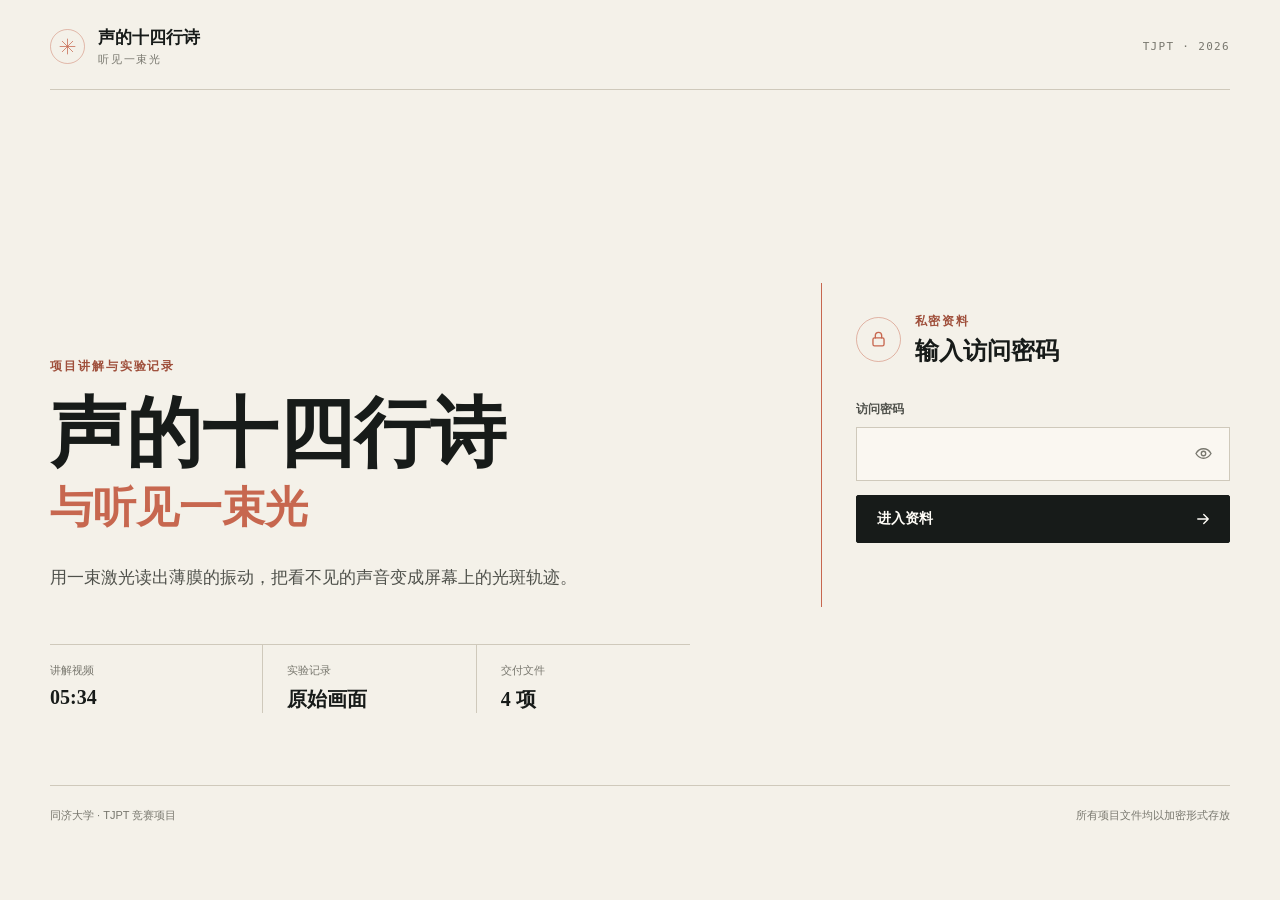
==== index.html @ fdfc71a6 "Publish encrypted TJPT project access page" ====
<!doctype html>
<html lang="zh-CN">
  <head>
    <meta charset="utf-8">
    <meta name="viewport" content="width=device-width, initial-scale=1">
    <meta name="color-scheme" content="light">
    <meta name="theme-color" content="#f4f1e9">
    <title>声的十四行诗与听见一束光｜项目资料</title>
    <link rel="icon" href="data:image/svg+xml,%3Csvg xmlns='http://www.w3.org/2000/svg' viewBox='0 0 32 32'%3E%3Crect width='32' height='32' rx='16' fill='%23f4f1e9'/%3E%3Cg fill='none' stroke='%23d55c48' stroke-width='1.5'%3E%3Ccircle cx='16' cy='16' r='10'/%3E%3Cpath d='M16 6v20M6 16h20M9 9l14 14M23 9 9 23'/%3E%3C/g%3E%3C/svg%3E">
    <link rel="stylesheet" href="./styles.css">
  </head>
  <body>
    <header class="topbar">
      <a class="wordmark" href="./" aria-label="返回资料首页">
        <span class="wordmark-mark" aria-hidden="true">
          <svg viewBox="0 0 32 32" role="img">
            <path d="M16 3.5v25M3.5 16h25M7.2 7.2l17.6 17.6M24.8 7.2 7.2 24.8"></path>
          </svg>
        </span>
        <span>
          <strong>声的十四行诗</strong>
          <small>听见一束光</small>
        </span>
      </a>
      <p class="project-code">TJPT · 2026</p>
    </header>

    <main>
      <section class="gate" id="gate" aria-labelledby="gate-title">
        <div class="gate-copy">
          <p class="eyebrow">项目讲解与实验记录</p>
          <h1 id="gate-title">
            <span>声的十四行诗</span>
            <em>与听见一束光</em>
          </h1>
          <p class="lede">
            用一束激光读出薄膜的振动，把看不见的声音变成屏幕上的光斑轨迹。
          </p>
          <dl class="stats">
            <div>
              <dt>讲解视频</dt>
              <dd>05:34</dd>
            </div>
            <div>
              <dt>实验记录</dt>
              <dd>原始画面</dd>
            </div>
            <div>
              <dt>交付文件</dt>
              <dd>4 项</dd>
            </div>
          </dl>
        </div>

        <form class="access-form" id="accessForm" novalidate>
          <div class="form-heading">
            <span class="lock-badge" aria-hidden="true">
              <svg viewBox="0 0 24 24">
                <rect x="5" y="10" width="14" height="10" rx="2"></rect>
                <path d="M8 10V7a4 4 0 0 1 8 0v3"></path>
              </svg>
            </span>
            <div>
              <p class="eyebrow">私密资料</p>
              <h2>输入访问密码</h2>
            </div>
          </div>

          <label for="password">访问密码</label>
          <div class="password-field">
            <input
              id="password"
              name="password"
              type="password"
              autocomplete="current-password"
              spellcheck="false"
              required
            >
            <button class="reveal-button" id="revealPassword" type="button" aria-label="显示密码">
              <svg viewBox="0 0 24 24" aria-hidden="true">
                <path d="M2.5 12s3.5-6 9.5-6 9.5 6 9.5 6-3.5 6-9.5 6-9.5-6-9.5-6Z"></path>
                <circle cx="12" cy="12" r="2.8"></circle>
              </svg>
            </button>
          </div>
          <button class="primary-button" id="unlockButton" type="submit">
            <span>进入资料</span>
            <svg viewBox="0 0 24 24" aria-hidden="true">
              <path d="M5 12h14M13 6l6 6-6 6"></path>
            </svg>
          </button>
          <p class="form-message" id="accessMessage" role="status" aria-live="polite"></p>
        </form>
      </section>

      <section class="library" id="library" aria-labelledby="library-title" hidden>
        <div class="library-heading">
          <div>
            <p class="eyebrow">已解锁</p>
            <h2 id="library-title">讲解视频与交付文件</h2>
          </div>
          <button class="quiet-button" id="lockButton" type="button">锁定资料</button>
        </div>

        <div class="video-frame">
          <video id="video" controls playsinline preload="metadata" hidden></video>
          <div class="video-placeholder" id="videoPlaceholder">
            <div class="video-caption">
              <span class="status-dot" aria-hidden="true"></span>
              <p>实验现象版 · 1920 × 1080 · 05:34</p>
            </div>
            <button class="primary-button" id="loadVideoButton" type="button">
              <span>载入讲解视频</span>
              <svg viewBox="0 0 24 24" aria-hidden="true">
                <path d="m8 5 11 7-11 7V5Z"></path>
              </svg>
            </button>
            <div class="progress" id="videoProgress" hidden aria-hidden="true">
              <span></span>
            </div>
            <p class="video-message" id="videoMessage" role="status" aria-live="polite"></p>
          </div>
        </div>

        <div class="library-columns">
          <section class="transcript-section" aria-labelledby="transcript-title">
            <div class="section-heading">
              <div>
                <p class="eyebrow">配音文字</p>
                <h3 id="transcript-title">AI 讲解文字稿</h3>
              </div>
              <button class="quiet-button" id="previewScriptButton" type="button">预览</button>
            </div>
            <pre id="scriptPreview" class="script-preview" hidden></pre>
            <p class="section-note" id="scriptNote">可在解锁后预览或下载纯文本。</p>
          </section>

          <section class="files-section" aria-labelledby="files-title">
            <div class="section-heading">
              <div>
                <p class="eyebrow">下载</p>
                <h3 id="files-title">项目文件</h3>
              </div>
            </div>
            <ul class="resource-list" id="resourceList"></ul>
          </section>
        </div>
      </section>
    </main>

    <footer>
      <p>同济大学 · TJPT 竞赛项目</p>
      <p>所有项目文件均以加密形式存放</p>
    </footer>

    <noscript>
      <p class="noscript">此页面需要启用 JavaScript 才能解密并查看资料。</p>
    </noscript>
    <script src="./app.js" defer></script>
  </body>
</html>
---- styles.css ----
:root {
  --paper: #f4f1e9;
  --paper-deep: #e9e4d8;
  --ink: #171b19;
  --ink-soft: #4f514b;
  --muted: #78776e;
  --line: #cfc9bb;
  --terracotta: #c7674f;
  --terracotta-dark: #9f4f3b;
  --white: #fffdf7;
  --shadow: 0 22px 60px rgba(31, 33, 29, 0.10);
}

* {
  box-sizing: border-box;
}

html {
  min-width: 320px;
  background: var(--paper);
}

body {
  margin: 0;
  min-height: 100vh;
  color: var(--ink);
  background: var(--paper);
  font-family: "Microsoft YaHei", "PingFang SC", "Noto Sans SC", sans-serif;
  -webkit-font-smoothing: antialiased;
}

button,
input {
  font: inherit;
}

button {
  cursor: pointer;
}

button:disabled {
  cursor: wait;
  opacity: 0.62;
}

[hidden] {
  display: none !important;
}

svg {
  display: block;
  fill: none;
  stroke: currentColor;
  stroke-linecap: round;
  stroke-linejoin: round;
  stroke-width: 1.7;
}

.topbar {
  display: flex;
  align-items: center;
  justify-content: space-between;
  width: min(1180px, calc(100% - 56px));
  margin: 0 auto;
  padding: 26px 0 22px;
  border-bottom: 1px solid var(--line);
}

.wordmark {
  display: inline-flex;
  align-items: center;
  gap: 13px;
  color: inherit;
  text-decoration: none;
}

.wordmark-mark {
  display: grid;
  width: 35px;
  height: 35px;
  place-items: center;
  color: var(--terracotta);
  border: 1px solid rgba(199, 103, 79, 0.42);
  border-radius: 50%;
}

.wordmark-mark svg {
  width: 19px;
  height: 19px;
  stroke-width: 1.25;
}

.wordmark strong,
.wordmark small {
  display: block;
}

.wordmark strong {
  font-family: "Noto Serif SC", "Songti SC", "SimSun", serif;
  font-size: 17px;
  font-weight: 700;
  letter-spacing: 0;
}

.wordmark small {
  margin-top: 3px;
  color: var(--muted);
  font-size: 11px;
  letter-spacing: 0.16em;
}

.project-code {
  margin: 0;
  color: var(--muted);
  font-family: "Consolas", "SFMono-Regular", monospace;
  font-size: 11px;
  letter-spacing: 0.12em;
}

main {
  width: min(1180px, calc(100% - 56px));
  margin: 0 auto;
}

.gate {
  display: grid;
  grid-template-columns: minmax(0, 1.25fr) minmax(340px, 0.75fr);
  gap: 88px;
  align-items: end;
  min-height: calc(100vh - 205px);
  padding: 86px 0 72px;
}

.gate-copy {
  max-width: 720px;
}

.eyebrow {
  margin: 0 0 18px;
  color: var(--terracotta-dark);
  font-size: 12px;
  font-weight: 700;
  letter-spacing: 0.16em;
}

h1,
h2,
h3,
p {
  margin-top: 0;
}

h1 {
  margin-bottom: 28px;
  font-family: "Noto Serif SC", "Songti SC", "SimSun", serif;
  font-size: 76px;
  font-weight: 700;
  line-height: 1.06;
  letter-spacing: 0;
}

h1 span,
h1 em {
  display: block;
}

h1 em {
  margin-top: 8px;
  color: var(--terracotta);
  font-size: 0.56em;
  font-style: normal;
  font-weight: 600;
  line-height: 1.2;
}

.lede {
  max-width: 560px;
  margin-bottom: 50px;
  color: var(--ink-soft);
  font-size: 17px;
  line-height: 1.95;
}

.stats {
  display: grid;
  grid-template-columns: repeat(3, minmax(0, 1fr));
  gap: 0;
  max-width: 640px;
  margin: 0;
  border-top: 1px solid var(--line);
}

.stats div {
  padding: 18px 24px 0 0;
  border-right: 1px solid var(--line);
}

.stats div + div {
  padding-left: 24px;
}

.stats div:last-child {
  border-right: 0;
}

.stats dt {
  margin-bottom: 8px;
  color: var(--muted);
  font-size: 11px;
}

.stats dd {
  margin: 0;
  font-family: "Noto Serif SC", "Songti SC", "SimSun", serif;
  font-size: 20px;
  font-weight: 600;
}

.access-form {
  align-self: center;
  padding: 30px 0 30px 34px;
  border-left: 1px solid var(--terracotta);
}

.form-heading {
  display: flex;
  gap: 14px;
  align-items: center;
  margin-bottom: 34px;
}

.form-heading .eyebrow {
  margin-bottom: 5px;
}

.form-heading h2 {
  margin-bottom: 0;
  font-family: "Noto Serif SC", "Songti SC", "SimSun", serif;
  font-size: 24px;
  font-weight: 650;
}

.lock-badge {
  display: grid;
  width: 45px;
  height: 45px;
  place-items: center;
  color: var(--terracotta);
  border: 1px solid rgba(199, 103, 79, 0.45);
  border-radius: 50%;
}

.lock-badge svg {
  width: 19px;
  height: 19px;
}

.access-form label {
  display: block;
  margin-bottom: 9px;
  color: var(--ink-soft);
  font-size: 12px;
  font-weight: 600;
}

.password-field {
  display: flex;
  align-items: stretch;
  height: 54px;
  margin-bottom: 14px;
  border: 1px solid var(--line);
  background: rgba(255, 253, 247, 0.55);
}

.password-field:focus-within {
  border-color: var(--ink);
  box-shadow: 0 0 0 3px rgba(23, 27, 25, 0.08);
}

.password-field input {
  min-width: 0;
  flex: 1;
  padding: 0 16px;
  color: var(--ink);
  border: 0;
  outline: 0;
  background: transparent;
  font-size: 16px;
}

.reveal-button {
  display: grid;
  width: 52px;
  place-items: center;
  color: var(--muted);
  border: 0;
  background: transparent;
}

.reveal-button:hover {
  color: var(--ink);
}

.reveal-button svg {
  width: 19px;
  height: 19px;
}

.primary-button {
  display: inline-flex;
  align-items: center;
  justify-content: space-between;
  gap: 18px;
  min-height: 48px;
  padding: 0 17px 0 20px;
  color: var(--white);
  border: 1px solid var(--ink);
  border-radius: 2px;
  background: var(--ink);
  font-size: 14px;
  font-weight: 650;
  transition: background 160ms ease, border-color 160ms ease, transform 160ms ease;
}

.primary-button:hover {
  border-color: var(--terracotta-dark);
  background: var(--terracotta-dark);
}

.primary-button:active {
  transform: translateY(1px);
}

.primary-button svg {
  width: 18px;
  height: 18px;
  stroke-width: 1.8;
}

.access-form .primary-button {
  width: 100%;
}

.form-message {
  min-height: 21px;
  margin: 13px 0 0;
  color: var(--terracotta-dark);
  font-size: 12px;
  line-height: 1.6;
}

.library {
  padding: 48px 0 70px;
}

.library-heading,
.section-heading {
  display: flex;
  align-items: flex-end;
  justify-content: space-between;
  gap: 24px;
}

.library-heading {
  margin-bottom: 28px;
}

.library-heading .eyebrow,
.section-heading .eyebrow {
  margin-bottom: 7px;
}

.library-heading h2,
.section-heading h3 {
  margin-bottom: 0;
  font-family: "Noto Serif SC", "Songti SC", "SimSun", serif;
  letter-spacing: 0;
}

.library-heading h2 {
  font-size: 34px;
}

.section-heading h3 {
  font-size: 22px;
}

.quiet-button {
  min-height: 34px;
  padding: 0 11px;
  color: var(--ink-soft);
  border: 1px solid var(--line);
  border-radius: 2px;
  background: transparent;
  font-size: 12px;
}

.quiet-button:hover {
  color: var(--ink);
  border-color: var(--ink-soft);
}

.video-frame {
  position: relative;
  display: grid;
  min-height: 0;
  aspect-ratio: 16 / 9;
  overflow: hidden;
  border-radius: 6px;
  background: #0f1211;
  box-shadow: var(--shadow);
}

.video-frame video {
  width: 100%;
  height: 100%;
  background: #0f1211;
}

.video-placeholder {
  display: flex;
  flex-direction: column;
  align-items: center;
  justify-content: center;
  gap: 20px;
  padding: 30px;
  color: var(--paper);
  background: #0f1211;
}

.video-placeholder::before {
  position: absolute;
  inset: 20px;
  border: 1px solid rgba(244, 241, 233, 0.12);
  content: "";
  pointer-events: none;
}

.video-caption {
  display: flex;
  align-items: center;
  gap: 9px;
  color: #c6c2b6;
  font-size: 12px;
  letter-spacing: 0.08em;
}

.video-caption p {
  margin: 0;
}

.status-dot {
  width: 7px;
  height: 7px;
  border-radius: 50%;
  background: var(--terracotta);
}

.video-placeholder .primary-button {
  position: relative;
  min-width: 170px;
  color: var(--ink);
  border-color: var(--paper);
  background: var(--paper);
}

.video-placeholder .primary-button:hover {
  color: var(--white);
  border-color: var(--terracotta);
  background: var(--terracotta);
}

.progress {
  width: min(290px, 70%);
  height: 2px;
  overflow: hidden;
  background: rgba(244, 241, 233, 0.18);
}

.progress span {
  display: block;
  width: 0;
  height: 100%;
  background: var(--terracotta);
  transition: width 180ms ease;
}

.video-message {
  min-height: 18px;
  margin: 0;
  color: #aaa69b;
  font-size: 12px;
}

.library-columns {
  display: grid;
  grid-template-columns: minmax(0, 1.1fr) minmax(280px, 0.9fr);
  gap: 64px;
  margin-top: 50px;
}

.transcript-section,
.files-section {
  min-width: 0;
  padding-top: 18px;
  border-top: 1px solid var(--line);
}

.section-note {
  margin: 20px 0 0;
  color: var(--muted);
  font-size: 12px;
  line-height: 1.7;
}

.script-preview {
  max-height: 360px;
  margin: 22px 0 0;
  padding: 20px 22px;
  overflow: auto;
  color: var(--ink-soft);
  border: 1px solid var(--line);
  border-radius: 4px;
  background: rgba(255, 253, 247, 0.48);
  font-family: "Microsoft YaHei", "PingFang SC", "Noto Sans SC", sans-serif;
  font-size: 13px;
  line-height: 1.9;
  white-space: pre-wrap;
}

.resource-list {
  margin: 12px 0 0;
  padding: 0;
  list-style: none;
}

.resource-item {
  display: grid;
  grid-template-columns: minmax(0, 1fr) auto;
  gap: 18px;
  align-items: center;
  padding: 17px 0;
  border-bottom: 1px solid var(--line);
}

.resource-item:first-child {
  border-top: 1px solid var(--line);
}

.resource-item strong {
  display: block;
  margin-bottom: 4px;
  font-size: 14px;
  font-weight: 650;
}

.resource-item span {
  color: var(--muted);
  font-size: 11px;
}

.resource-item button {
  min-width: 62px;
  min-height: 32px;
  padding: 0 10px;
  color: var(--ink-soft);
  border: 1px solid var(--line);
  border-radius: 2px;
  background: transparent;
  font-size: 12px;
}

.resource-item button:hover {
  color: var(--terracotta-dark);
  border-color: var(--terracotta);
}

footer {
  display: flex;
  justify-content: space-between;
  width: min(1180px, calc(100% - 56px));
  margin: 0 auto;
  padding: 22px 0 30px;
  color: var(--muted);
  border-top: 1px solid var(--line);
  font-size: 11px;
}

footer p {
  margin: 0;
}

.noscript {
  width: min(1180px, calc(100% - 56px));
  margin: 24px auto;
  padding: 16px;
  color: var(--terracotta-dark);
  border: 1px solid var(--terracotta);
}

@media (max-width: 900px) {
  .gate {
    grid-template-columns: minmax(0, 1fr);
    gap: 42px;
    min-height: auto;
    padding-top: 62px;
  }

  .access-form {
    width: min(480px, 100%);
    padding: 26px 0 0;
    border-top: 1px solid var(--terracotta);
    border-left: 0;
  }

  .library-columns {
    gap: 42px;
  }
}

@media (max-width: 700px) {
  .topbar,
  main,
  footer,
  .noscript {
    width: min(calc(100% - 32px), 1180px);
  }

  .topbar {
    padding-top: 18px;
    padding-bottom: 16px;
  }

  .project-code {
    font-size: 10px;
  }

  .gate {
    padding: 48px 0 54px;
  }

  h1 {
    margin-bottom: 22px;
    font-size: 46px;
  }

  h1 em {
    margin-top: 6px;
    font-size: 0.6em;
  }

  .lede {
    margin-bottom: 34px;
    font-size: 15px;
  }

  .stats div {
    padding-right: 12px;
  }

  .stats div + div {
    padding-left: 12px;
  }

  .stats dt {
    font-size: 10px;
  }

  .stats dd {
    font-size: 16px;
  }

  .library {
    padding-top: 34px;
  }

  .library-heading {
    align-items: flex-start;
  }

  .library-heading h2 {
    font-size: 27px;
  }

  .video-placeholder {
    gap: 15px;
    padding: 20px;
  }

  .video-placeholder::before {
    inset: 12px;
  }

  .video-caption {
    font-size: 10px;
  }

  .video-placeholder .primary-button {
    min-width: 154px;
    min-height: 43px;
    font-size: 13px;
  }

  .library-columns {
    grid-template-columns: minmax(0, 1fr);
    gap: 34px;
    margin-top: 34px;
  }

  footer {
    display: block;
    line-height: 1.8;
  }
}

@media (prefers-reduced-motion: reduce) {
  *,
  *::before,
  *::after {
    scroll-behavior: auto !important;
    transition-duration: 0.01ms !important;
  }
}
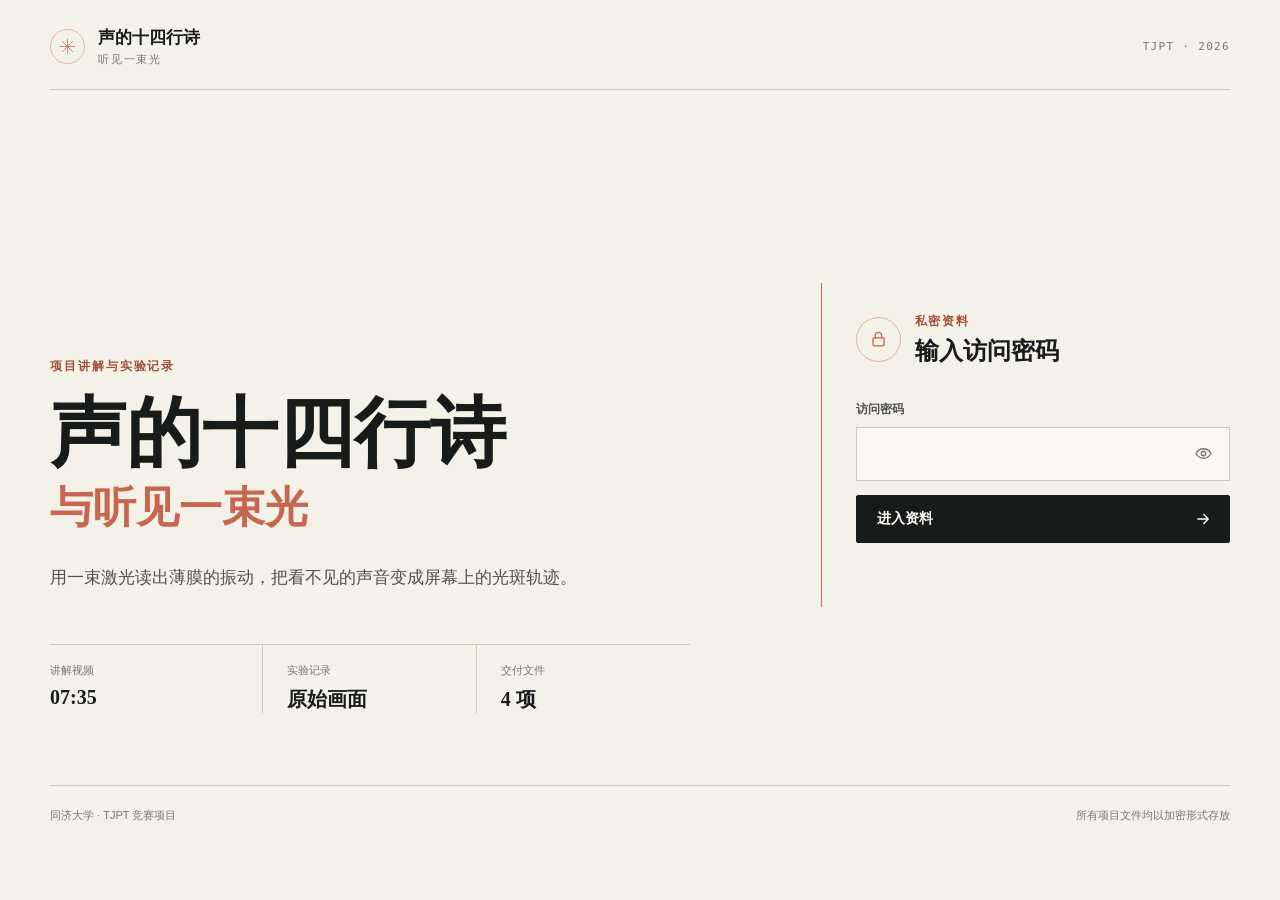
==== commit 4eee3ff8: "Publish encrypted TJPT project access page" ====
--- a/index.html
+++ b/index.html
@@ -39,7 +39,7 @@
           <dl class="stats">
             <div>
               <dt>讲解视频</dt>
-              <dd>05:34</dd>
+              <dd>07:35</dd>
             </div>
             <div>
               <dt>实验记录</dt>
@@ -107,7 +107,7 @@
           <div class="video-placeholder" id="videoPlaceholder">
             <div class="video-caption">
               <span class="status-dot" aria-hidden="true"></span>
-              <p>实验现象版 · 1920 × 1080 · 05:34</p>
+              <p>实验现象版 · 1920 × 1080 · 07:35</p>
             </div>
             <button class="primary-button" id="loadVideoButton" type="button">
               <span>载入讲解视频</span>
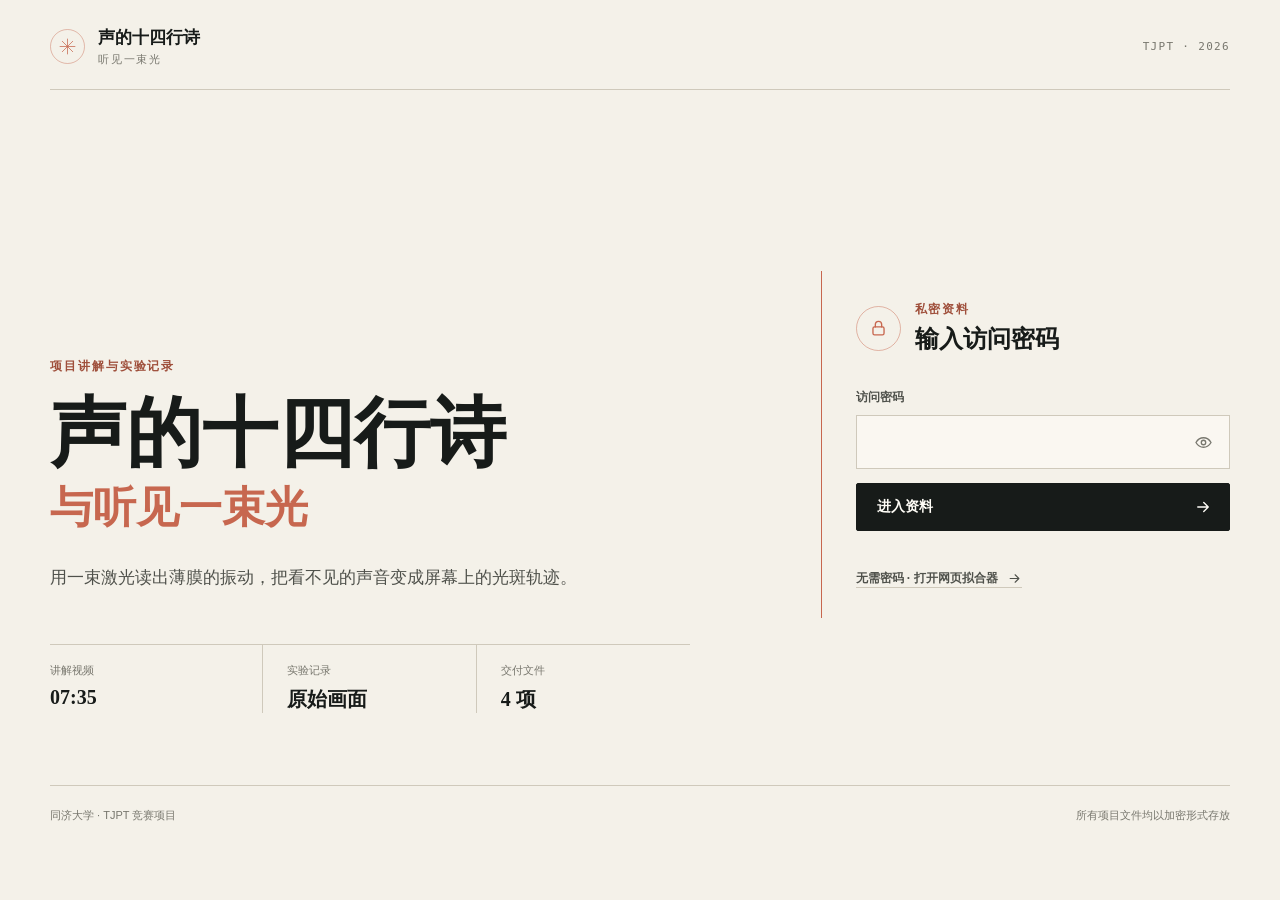
==== commit 046df67a: "Publish public interactive fitter" ====
--- a/index.html
+++ b/index.html
@@ -90,6 +90,12 @@
             </svg>
           </button>
           <p class="form-message" id="accessMessage" role="status" aria-live="polite"></p>
+          <a class="public-tool-link" href="./fitter/">
+            <span>无需密码 · 打开网页拟合器</span>
+            <svg viewBox="0 0 24 24" aria-hidden="true">
+              <path d="M5 12h14M13 6l6 6-6 6"></path>
+            </svg>
+          </a>
         </form>
       </section>
 
--- a/styles.css
+++ b/styles.css
@@ -349,6 +349,34 @@
   line-height: 1.6;
 }
 
+.public-tool-link {
+  display: inline-flex;
+  align-items: center;
+  gap: 9px;
+  margin-top: 5px;
+  color: var(--ink-soft);
+  font-size: 12px;
+  font-weight: 650;
+  text-decoration: none;
+  border-bottom: 1px solid var(--line);
+  transition: color 160ms ease, border-color 160ms ease;
+}
+
+.public-tool-link:hover {
+  color: var(--terracotta-dark);
+  border-color: var(--terracotta);
+}
+
+.public-tool-link svg {
+  width: 15px;
+  height: 15px;
+  transition: transform 160ms ease;
+}
+
+.public-tool-link:hover svg {
+  transform: translateX(3px);
+}
+
 .library {
   padding: 48px 0 70px;
 }
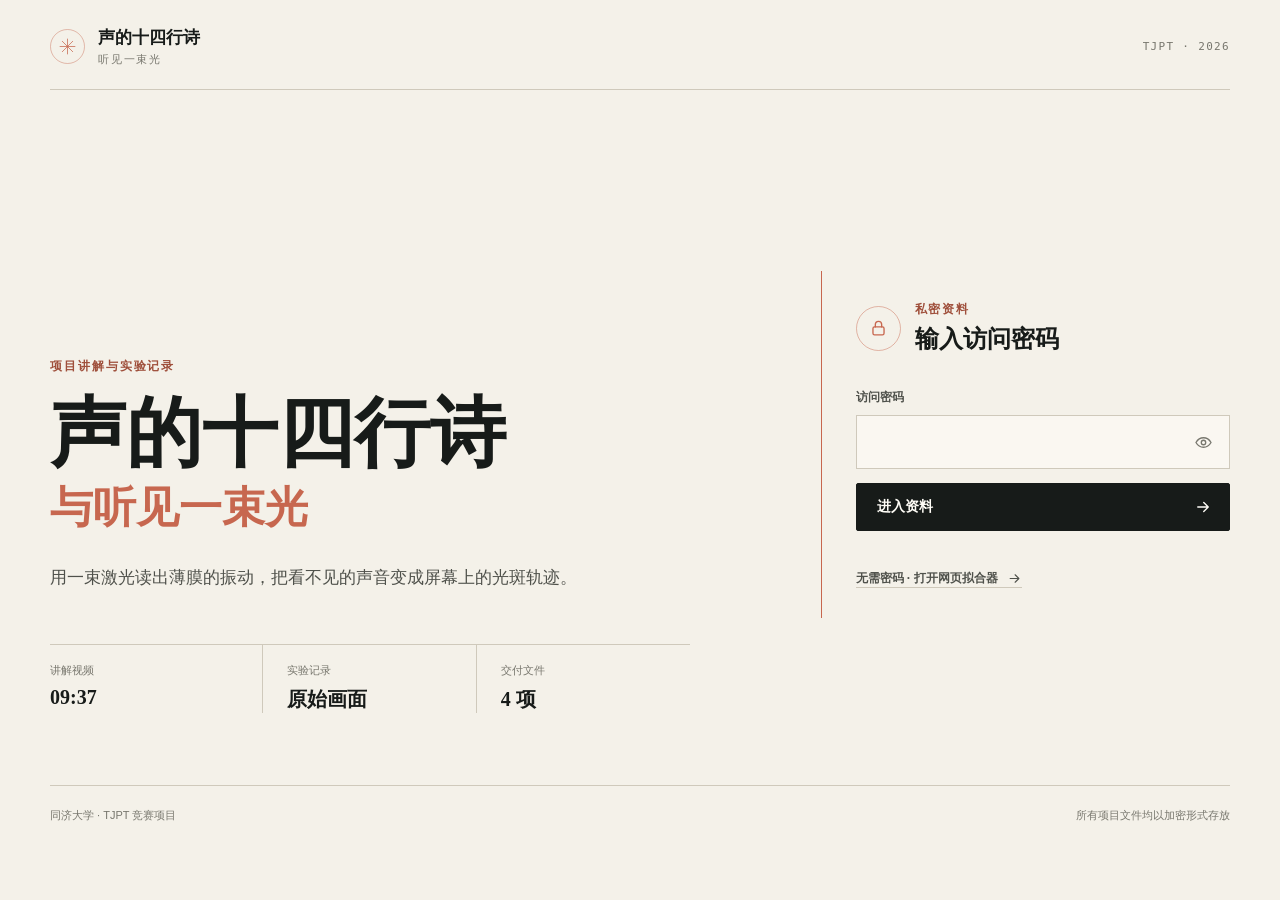
==== commit 1faa7264: "Publish public interactive fitter" ====
--- a/index.html
+++ b/index.html
@@ -39,7 +39,7 @@
           <dl class="stats">
             <div>
               <dt>讲解视频</dt>
-              <dd>07:35</dd>
+              <dd>09:37</dd>
             </div>
             <div>
               <dt>实验记录</dt>
@@ -113,7 +113,7 @@
           <div class="video-placeholder" id="videoPlaceholder">
             <div class="video-caption">
               <span class="status-dot" aria-hidden="true"></span>
-              <p>实验现象版 · 1920 × 1080 · 07:35</p>
+              <p>实验现象版 · 1920 × 1080 · 09:37</p>
             </div>
             <button class="primary-button" id="loadVideoButton" type="button">
               <span>载入讲解视频</span>
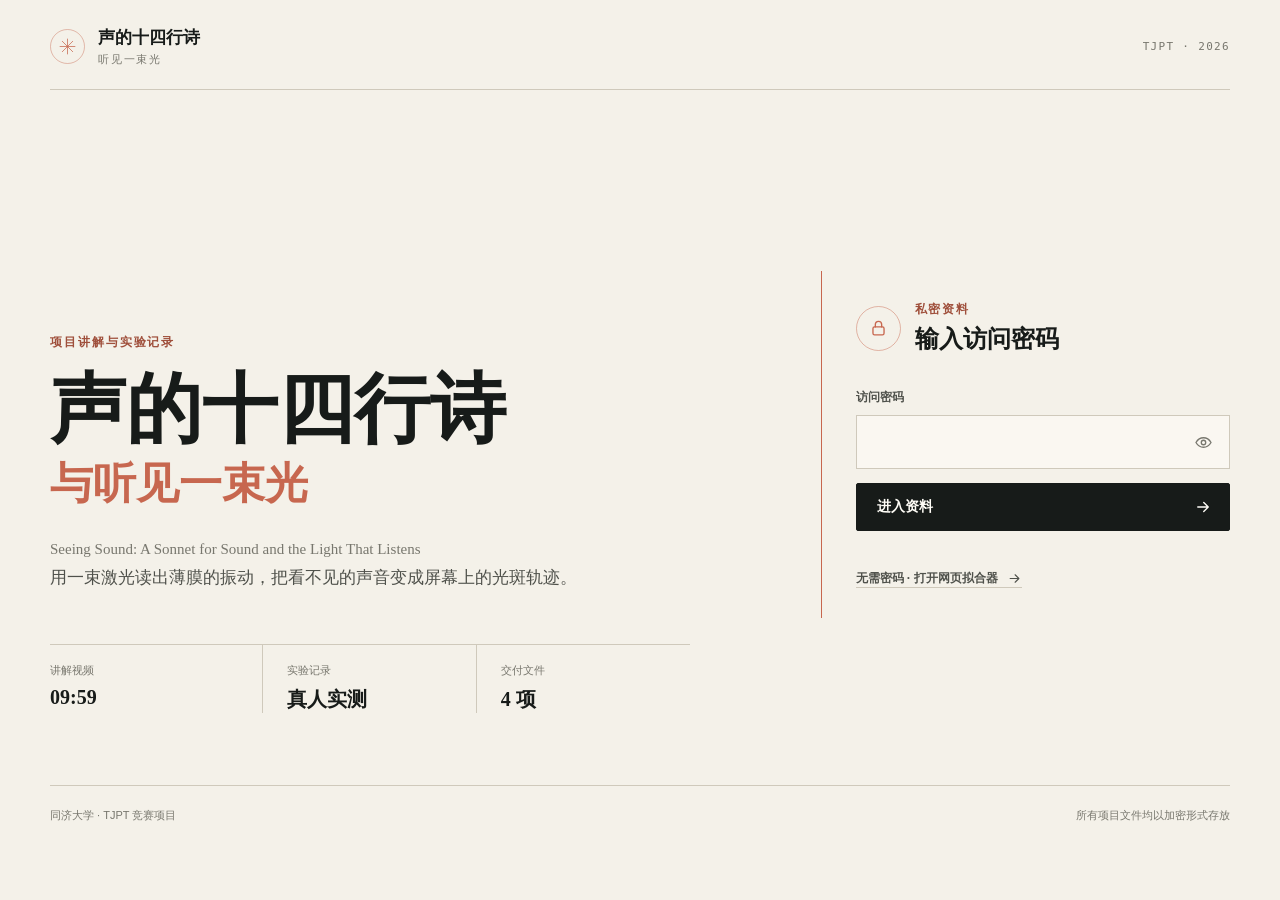
==== commit 8ff61ad3: "Publish public interactive fitter" ====
--- a/index.html
+++ b/index.html
@@ -33,17 +33,18 @@
             <span>声的十四行诗</span>
             <em>与听见一束光</em>
           </h1>
+          <p class="english-title" lang="en">Seeing Sound: A Sonnet for Sound and the Light That Listens</p>
           <p class="lede">
             用一束激光读出薄膜的振动，把看不见的声音变成屏幕上的光斑轨迹。
           </p>
           <dl class="stats">
             <div>
               <dt>讲解视频</dt>
-              <dd>09:37</dd>
+              <dd>09:59</dd>
             </div>
             <div>
               <dt>实验记录</dt>
-              <dd>原始画面</dd>
+              <dd>真人实测</dd>
             </div>
             <div>
               <dt>交付文件</dt>
@@ -113,7 +114,7 @@
           <div class="video-placeholder" id="videoPlaceholder">
             <div class="video-caption">
               <span class="status-dot" aria-hidden="true"></span>
-              <p>实验现象版 · 1920 × 1080 · 09:37</p>
+              <p>实验现象版 · 1920 × 1080 · 09:59</p>
             </div>
             <button class="primary-button" id="loadVideoButton" type="button">
               <span>载入讲解视频</span>
--- a/styles.css
+++ b/styles.css
@@ -179,6 +179,16 @@
   color: var(--ink-soft);
   font-size: 17px;
   line-height: 1.95;
+}
+
+.english-title {
+  max-width: 600px;
+  margin: 18px 0 0;
+  color: var(--muted);
+  font-family: Georgia, "Times New Roman", serif;
+  font-size: 15px;
+  line-height: 1.6;
+  letter-spacing: 0;
 }
 
 .stats {
